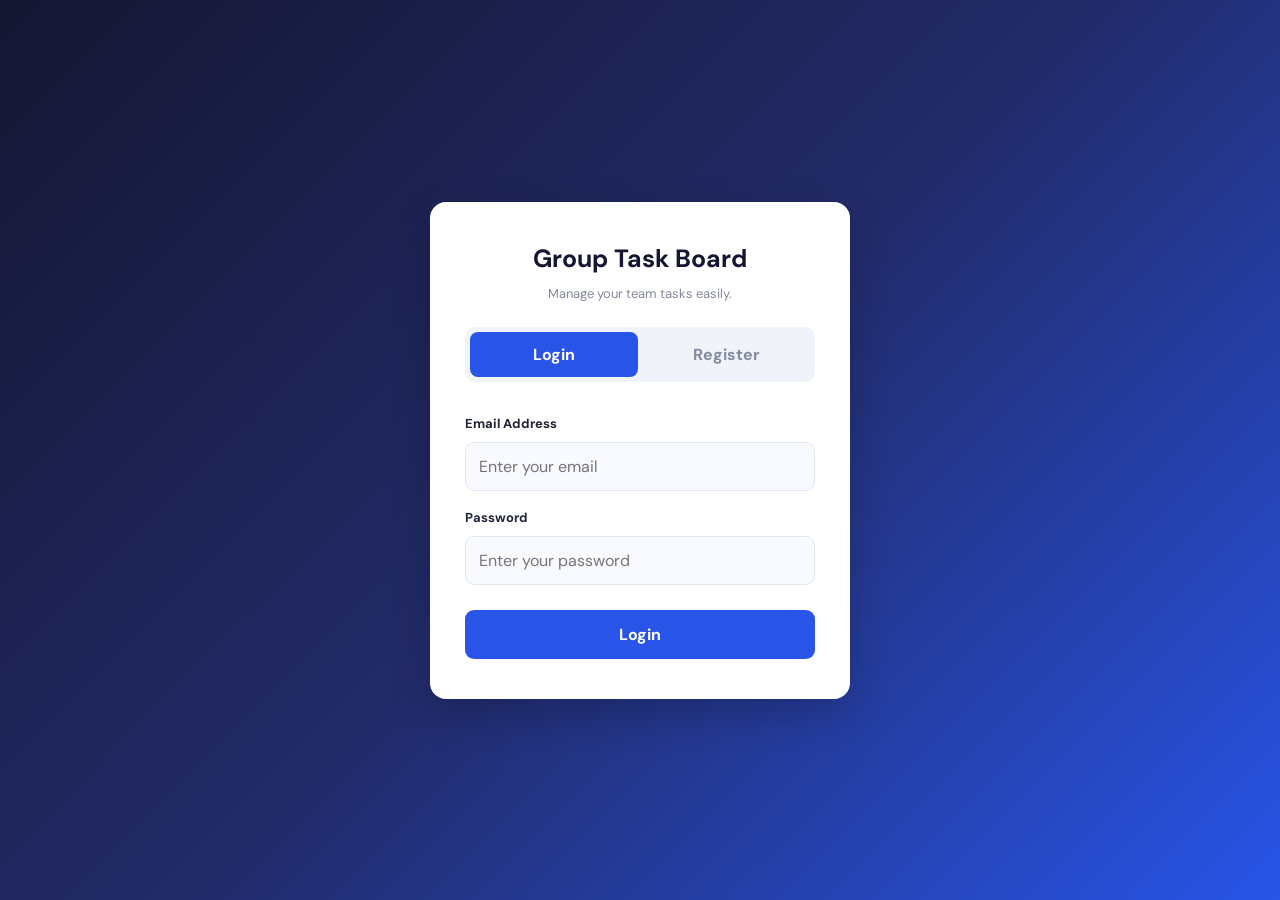
==== index.html @ 28ed2327 "Add files via upload" ====
<!DOCTYPE html>
<html lang="en">
<head>
    <meta charset="UTF-8">
    <meta name="viewport" content="width=device-width, initial-scale=1.0">

    <title>Group Task Board</title>
    <link rel="stylesheet" href="./style.css">
</head>
<body>

    <div class="auth-container">
        <div class="logo"></div>

        <h1>Group Task Board</h1>
        <p class="subtitle">Manage your team tasks easily.</p>

        <div class="tabs">
            <button id="login-tab" class="active" type="button">
                Login
            </button>
            <button id="register-tab" type="button">
                Register
            </button>
        </div>

        <form id="auth-form">
            <div id="name-field" style="display: none;">
                <label for="full-name">Full Name</label>
                <input
                    type="text"
                    id="full-name"
                    placeholder="Enter your full name"
                >
            </div>

            <label for="email">Email Address</label>
            <input
                type="email"
                id="email"
                placeholder="Enter your email"
                required
            >

            <label for="password">Password</label>
            <input
                type="password"
                id="password"
                placeholder="Enter your password"
                minlength="6"
                required
            >

            <button type="submit" id="submit-btn">
                Login
            </button>
        </form>

        <p id="message" role="status" aria-live="polite"></p>
    </div>

    <script type="module" src="./app.js"></script>
</body>
</html>
---- style.css ----
@import url('https://fonts.googleapis.com/css2?family=DM+Sans:wght@400;500;600;700;800&display=swap');

:root {
    --navy: #151632;
    --blue: #2854e8;
    --dark-blue: #1935a5;
    --bg: #f4f5f9;
    --text: #20243a;
    --muted: #858a9e;
    --border: #e1e6f1;
}

* {
    box-sizing: border-box;
}

body {
    margin: 0;
    background: var(--bg);
    color: var(--text);
    font-family: 'DM Sans', Arial, sans-serif;
}

button, input, select, textarea {
    font: inherit;
}

button {
    cursor: pointer;
}

button:disabled {
    opacity: 0.5;
    cursor: not-allowed;
}

[hidden] {
    display: none !important;
}

body:not(.dashboard-page) {
    display: flex;
    justify-content: center;
    align-items: center;
    min-height: 100vh;
    padding: 20px;
    background: linear-gradient(135deg, #151632, #222b69, #2854e8);
}

.auth-container {
    width: 100%;
    max-width: 420px;
    margin: auto;
    padding: 40px 35px;
    background: white;
    border-radius: 16px;
    box-shadow: 0 15px 40px #0003;
}

.logo::after {
    display: grid;
    place-items: center;
    width: 35px;
    height: 35px;
    border: 3px solid white;
    border-radius: 50%;
    color: white;
    font-size: 24px;
    font-weight: bold;
}

.auth-container h1 {
    margin: 0;
    color: var(--navy);
    font-size: 25px;
    text-align: center;
}

.subtitle {
    margin: 10px 0 25px;
    color: var(--muted);
    font-size: 13px;
    text-align: center;
}

.tabs {
    display: flex;
    gap: 5px;
    padding: 5px;
    background: #f0f3fa;
    border-radius: 10px;
}

.tabs button {
    flex: 1;
    padding: 12px;
    background: transparent;
    border: none;
    border-radius: 8px;
    color: var(--muted);
    font-weight: 700;
}

.tabs button.active {
    background: var(--blue);
    color: white;
}

#auth-form {
    display: flex;
    flex-direction: column;
    gap: 10px;
    margin-top: 25px;
}

#auth-form label {
    margin-top: 8px;
    font-size: 13px;
    font-weight: 700;
}

#auth-form input {
    width: 100%;
    padding: 13px;
    background: #f8faff;
    border: 1px solid var(--border);
    border-radius: 9px;
}

#auth-form input:focus {
    outline: 2px solid #b7c7ff;
    border-color: var(--blue);
}

#name-field input {
    margin-top: 8px;
}

#submit-btn {
    width: 100%;
    margin-top: 15px;
    padding: 14px;
    background: var(--blue);
    color: white;
    border: none;
    border-radius: 9px;
    font-weight: 700;
}

#submit-btn:hover {
    background: var(--dark-blue);
}

#message {
    margin: 15px 0 0;
    color: #dc3545;
    font-size: 12px;
    text-align: center;
}

#message:empty {
    display: none;
}

.app-shell {
    display: flex;
    min-height: 100vh;
}

.sidebar {
    position: sticky;
    top: 0;
    display: flex;
    flex-direction: column;
    width: 250px;
    height: 100vh;
    flex-shrink: 0;
    padding: 29px 19px;
    background: var(--navy);
    color: white;
}

.sidebar-brand {
    display: flex;
    align-items: center;
    gap: 12px;
    margin-bottom: 55px;
    padding: 0 8px;
}

.brand-icon {
    display: grid;
    place-items: center;
    width: 43px;
    height: 43px;
    background: var(--blue);
    border-radius: 12px;
    font-size: 23px;
    font-weight: 800;
}

.sidebar-brand strong {
    display: block;
    font-size: 17px;
}

.sidebar-brand span {
    color: #a4a9c8;
    font-size: 10px;
}

.sidebar-label {
    margin: 0 12px 14px;
    color: #a4a9c8;
    font-size: 10px;
    font-weight: 700;
    letter-spacing: 1px;
}

.sidebar-nav {
    display: flex;
    flex-direction: column;
    gap: 9px;
}

.nav-link,
.sidebar-nav #logout-btn {
    display: flex;
    align-items: center;
    gap: 14px;
    width: 100%;
    padding: 14px 16px;
    background: transparent;
    border: none;
    border-radius: 9px;
    color: #c1c5df;
    text-align: left;
    font-size: 13px;
    font-weight: 600;
}

.nav-link:hover {
    background: #202448;
    color: white;
}

.nav-link.active {
    background: #263577;
    color: #89a7ff;
}

.nav-icon {
    display: inline-flex;
    justify-content: center;
    width: 22px;
    font-size: 19px;
}

.sidebar-nav #logout-btn {
    margin-top: 12px;
    border-top: 1px solid #353853;
    color: #ffb4b4;
}

.sidebar-nav #logout-btn:hover {
    background: #3a2445;
    color: white;
}

.sidebar-bottom {
    margin-top: auto;
}

.sidebar-info {
    padding: 16px;
    background: #202244;
    border-radius: 12px;
}

.sidebar-info strong {
    display: block;
    font-size: 12px;
}

.sidebar-info span {
    display: block;
    margin-top: 6px;
    color: #a6abc9;
    font-size: 11px;
}

.main-area {
    flex: 1;
    min-width: 0;
}

.topbar {
    display: flex;
    justify-content: space-between;
    align-items: center;
    gap: 20px;
    min-height: 96px;
    padding: 20px 38px;
    background: white;
    border-bottom: 1px solid var(--border);
}

.topbar-eyebrow {
    color: var(--blue);
    font-size: 10px;
    font-weight: 800;
}

.topbar-title h1 {
    margin: 5px 0 0;
    font-size: 24px;
}

.topbar-account {
    display: flex;
    align-items: center;
    gap: 12px;
}

.account-avatar {
    display: grid;
    place-items: center;
    width: 42px;
    height: 42px;
    background: #e7edff;
    color: var(--blue);
    border-radius: 50%;
    font-weight: 800;
}

.account-info strong {
    display: block;
    font-size: 12px;
}

#user-email {
    display: block;
    max-width: 240px;
    overflow: hidden;
    text-overflow: ellipsis;
    white-space: nowrap;
    color: var(--muted);
    font-size: 11px;
}

.main-content {
    max-width: 1500px;
    margin: auto;
    padding: 34px 38px 65px;
}

.app-page[hidden] {
    display: none !important;
}

.section-heading,
.page-heading {
    margin: 30px 0 20px;
}

.page-heading {
    margin-top: 0;
}

.section-heading h2,
.page-heading h2 {
    margin: 0 0 5px;
    font-size: 21px;
}

.section-heading p,
.page-heading p,
.section-description {
    margin: 0 0 15px;
    color: var(--muted);
    font-size: 13px;
}

.welcome-banner {
    display: flex;
    justify-content: space-between;
    align-items: center;
    min-height: 180px;
    padding: 35px;
    background: linear-gradient(115deg, #1a237c, #3455e6);
    color: white;
    border-radius: 16px;
}

.welcome-label {
    color: #aebeff;
    font-size: 10px;
    font-weight: 800;
}

.welcome-banner h2 {
    margin: 12px 0;
    font-size: 26px;
}

.welcome-banner p {
    margin: 0;
    color: #d8e1ff;
    font-size: 13px;
}

.welcome-decoration {
    display: grid;
    place-items: center;
    width: 105px;
    height: 105px;
    flex-shrink: 0;
    border: 2px solid #ffffff50;
    border-radius: 50%;
    font-size: 55px;
    transform: rotate(-12deg);
}

.dashboard-cards {
    display: grid;
    grid-template-columns: repeat(3, 1fr);
    gap: 19px;
}

.dashboard-card,
.overview-panel,
.group-section {
    min-width: 0;
    padding: 25px;
    background: white;
    border: 1px solid var(--border);
    border-radius: 15px;
    box-shadow: 0 5px 20px #00000008;
}

.stat-top {
    display: flex;
    justify-content: space-between;
    align-items: center;
}

.stat-icon,
.quick-icon {
    display: grid;
    place-items: center;
    width: 41px;
    height: 41px;
    background: #edf2ff;
    color: var(--blue);
    border-radius: 10px;
    font-size: 22px;
}

.stat-tag {
    padding: 6px 10px;
    background: #f2f5fc;
    color: var(--muted);
    border-radius: 20px;
    font-size: 10px;
}

.dashboard-card > p {
    margin: 23px 0 4px;
    color: #1c2b87;
    font-size: 39px;
    font-weight: 800;
}

.dashboard-card h3 {
    margin: 0;
    font-size: 14px;
}

.stat-description {
    color: var(--muted);
    font-size: 11px;
}

.pending-card .stat-icon {
    background: #fff4e4;
    color: #d48b16;
}

.completed-card .stat-icon {
    background: #e5f8eb;
    color: #16a34a;
}

.dashboard-bottom-grid {
    display: grid;
    grid-template-columns: repeat(2, 1fr);
    gap: 20px;
    margin-top: 25px;
}

.panel-heading h3 {
    margin: 0;
    font-size: 16px;
}

.panel-heading p {
    color: var(--muted);
    font-size: 12px;
}

.quick-actions,
.status-guide {
    display: flex;
    flex-direction: column;
    gap: 11px;
}

.quick-action {
    display: flex;
    align-items: center;
    gap: 13px;
    width: 100%;
    padding: 15px;
    background: #f8faff;
    border: 1px solid var(--border);
    border-radius: 11px;
    text-align: left;
}

.quick-action:hover {
    background: #eef3ff;
}

.quick-action > span:nth-child(2) {
    flex: 1;
}

.quick-action strong,
.quick-action small {
    display: block;
}

.quick-action strong {
    font-size: 12px;
}

.quick-action small {
    color: var(--muted);
    font-size: 11px;
}

.action-arrow {
    color: #8795c6;
    font-size: 24px;
}

.status-guide > div {
    display: grid;
    grid-template-columns: 12px 1fr;
    align-items: center;
    gap: 4px 12px;
    padding: 14px;
    background: #f8faff;
    border: 1px solid var(--border);
    border-radius: 10px;
}

.status-dot {
    width: 10px;
    height: 10px;
    grid-row: span 2;
    border-radius: 50%;
}

.dot-pending {
    background: #e69b20;
}

.dot-progress {
    background: var(--blue);
}

.dot-completed {
    background: #16a34a;
}

.status-guide strong {
    font-size: 12px;
}

.status-guide small {
    color: var(--muted);
    font-size: 11px;
}

.workspace-grid {
    display: grid;
    grid-template-columns: 1fr 1.2fr;
    align-items: start;
    gap: 22px;
}

.group-section h2 {
    margin: 0 0 7px;
    font-size: 17px;
}

.group-section form {
    display: flex;
    flex-direction: column;
}

.group-section label,
.task-edit-form label {
    margin: 15px 0 7px;
    font-size: 12px;
    font-weight: 700;
}

.group-section input,
.group-section select,
.group-section textarea,
.task-edit-form input,
.task-edit-form select,
.task-edit-form textarea,
.task-filters select,
.task-status-select {
    width: 100%;
    min-width: 0;
    padding: 12px;
    background: #fbfcff;
    color: var(--text);
    border: 1px solid var(--border);
    border-radius: 9px;
    font-size: 13px;
}

.group-section textarea {
    min-height: 105px;
    resize: vertical;
}

.group-section form button[type="submit"] {
    align-self: flex-start;
    margin-top: 23px;
    padding: 12px 23px;
    background: var(--blue);
    color: white;
    border: none;
    border-radius: 9px;
    font-weight: 700;
}

.group-section form button[type="submit"]:hover {
    background: var(--dark-blue);
}

#group-message,
#member-message,
#task-message {
    margin-top: 15px;
    font-size: 12px;
    overflow-wrap: anywhere;
}

#groups-list {
    display: grid;
    gap: 14px;
}

.group-card,
.task-card {
    min-width: 0;
    padding: 20px;
    background: #f8faff;
    border: 1px solid var(--border);
    border-radius: 12px;
}

.group-card h3,
.task-card h3 {
    margin: 0 0 10px;
    color: #223c9e;
    font-size: 15px;
}

.group-card p,
.task-card p {
    margin: 8px 0;
    color: #656d86;
    font-size: 12px;
    overflow-wrap: anywhere;
}

.group-card h4 {
    margin: 19px 0 10px;
    font-size: 13px;
}

.members-list {
    display: flex;
    flex-direction: column;
    gap: 8px;
}

.member-row {
    display: flex;
    justify-content: space-between;
    align-items: center;
    gap: 10px;
    padding: 11px;
    background: white;
    border: 1px solid var(--border);
    border-radius: 9px;
    font-size: 12px;
}

.member-role {
    padding: 5px 10px;
    background: #e7edff;
    color: var(--dark-blue);
    border-radius: 20px;
    font-size: 10px;
    font-weight: 700;
}

.leader-only-notice {
    padding: 24px;
    background: #f0f3ff;
    border: 1px solid #dce5ff;
    border-radius: 12px;
    color: #475a9e;
    font-size: 13px;
}

.task-filters {
    display: grid;
    grid-template-columns: repeat(2, 1fr);
    gap: 13px;
    margin-bottom: 23px;
}

#tasks-list {
    display: grid;
    grid-template-columns: repeat(2, minmax(0, 1fr));
    gap: 16px;
    min-height: 80px;
}

.task-badges,
.task-actions {
    display: flex;
    flex-wrap: wrap;
    gap: 9px;
    margin-top: 15px;
}

.task-status,
.task-priority,
.deadline-badge {
    display: inline-block;
    padding: 5px 11px;
    border-radius: 20px;
    font-size: 10px;
    font-weight: 700;
    text-transform: capitalize;
}

.status-todo,
.deadline-none {
    background: #e2e8f0;
    color: #475569;
}

.status-in_progress,
.deadline-upcoming {
    background: #dbeafe;
    color: #1d4ed8;
}

.status-done,
.priority-low,
.deadline-completed {
    background: #dcfce7;
    color: #166534;
}

.priority-medium,
.deadline-today {
    background: #fef3c7;
    color: #92400e;
}

.priority-high,
.deadline-overdue {
    background: #fee2e2;
    color: #b91c1c;
}

.task-status-select {
    margin-top: 10px;
    background: white;
}

.task-actions button,
.task-edit-form button {
    padding: 10px 15px;
    border: none;
    border-radius: 8px;
    font-size: 11px;
    font-weight: 700;
}

.task-edit-btn,
.task-save-btn {
    background: #e1eaff;
    color: #2143b6;
}

.task-delete-btn {
    background: #fee2e2;
    color: #b91c1c;
}

.task-cancel-btn {
    background: #e2e8f0;
    color: #475569;
}

.task-edit-form {
    display: flex;
    flex-direction: column;
    gap: 9px;
    margin-top: 20px;
    padding: 17px;
    background: #f1f5ff;
    border: 1px solid var(--border);
    border-radius: 11px;
}

.task-edit-form button {
    align-self: flex-start;
}

@media (max-width: 1100px) {
    .sidebar {
        width: 215px;
    }

    .workspace-grid {
        grid-template-columns: 1fr;
    }
}

@media (max-width: 850px) {
    .dashboard-bottom-grid,
    #tasks-list {
        grid-template-columns: 1fr;
    }

    .main-content {
        padding: 25px;
    }
}

@media (max-width: 650px) {
    .app-shell {
        flex-direction: column;
    }

    .sidebar {
        position: relative;
        width: 100%;
        height: auto;
        padding: 18px;
    }

    .sidebar-brand {
        margin-bottom: 20px;
    }

    .sidebar-label,
    .sidebar-info,
    .account-info,
    .welcome-decoration {
        display: none;
    }

    .sidebar-nav {
        flex-direction: row;
        overflow-x: auto;
    }

    .nav-link,
    .sidebar-nav #logout-btn {
        width: auto;
        flex-shrink: 0;
        padding: 11px 13px;
        white-space: nowrap;
    }

    .sidebar-nav #logout-btn {
        margin-top: 0;
    }

    .topbar {
        min-height: 80px;
        padding: 16px;
    }

    .topbar-title h1 {
        font-size: 19px;
    }

    .main-content {
        padding: 18px 14px 40px;
    }

    .welcome-banner {
        padding: 25px;
    }

    .welcome-banner h2 {
        font-size: 21px;
    }

    .dashboard-cards,
    .dashboard-bottom-grid,
    .task-filters {
        grid-template-columns: 1fr;
    }

    .dashboard-card,
    .overview-panel,
    .group-section {
        padding: 20px;
    }

    .auth-container {
        padding: 30px 23px;
    }
}
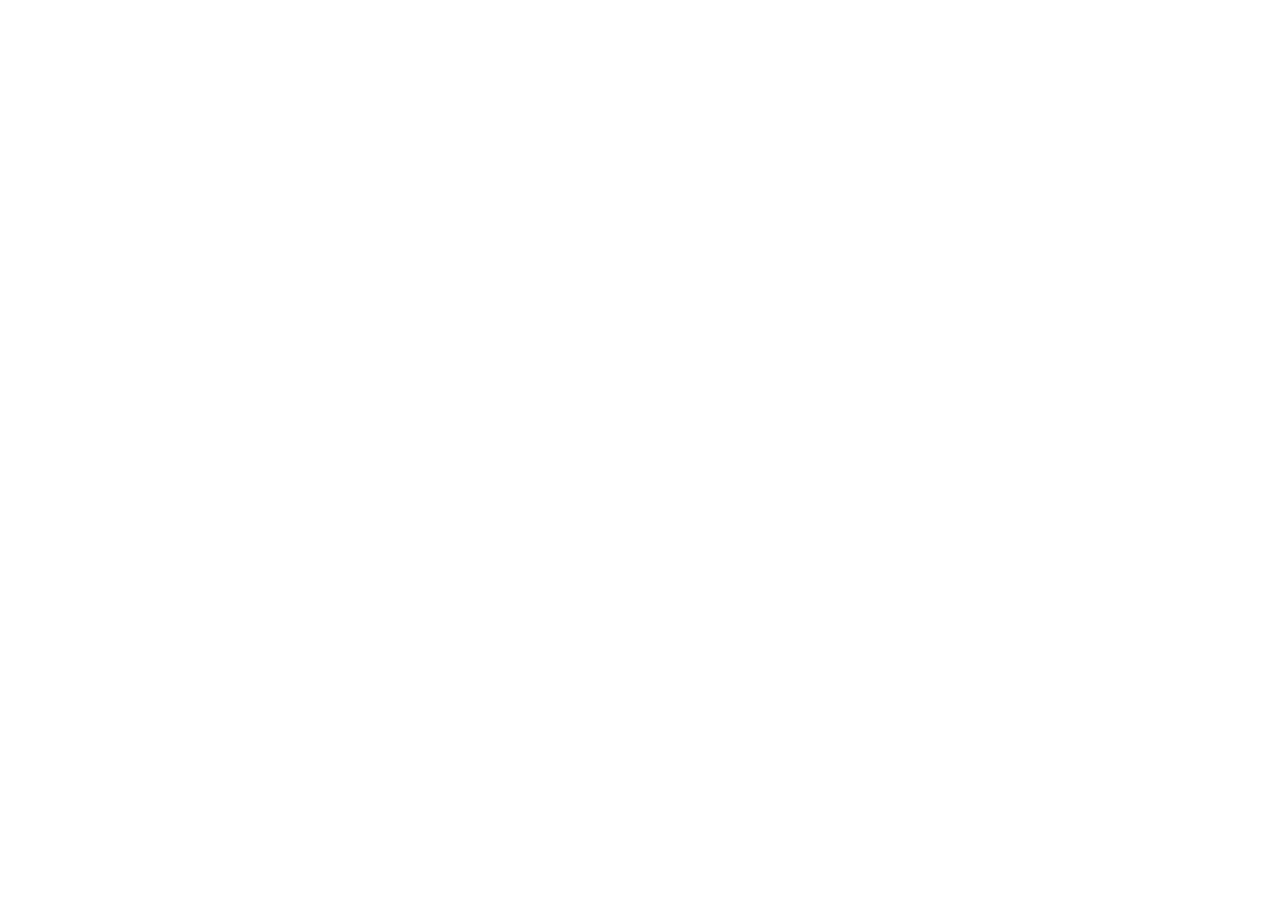
==== commit 84a0bffd: "Update Thesis Group Task Board" ====
--- a/index.html
+++ b/index.html
@@ -1,65 +1,58 @@
-
-<!DOCTYPE html>
-<html lang="en">
-<head>
-    <meta charset="UTF-8">
-    <meta name="viewport" content="width=device-width, initial-scale=1.0">
-
-    <title>Group Task Board</title>
-    <link rel="stylesheet" href="./style.css">
-</head>
-<body>
-
-    <div class="auth-container">
-        <div class="logo"></div>
-
-        <h1>Group Task Board</h1>
-        <p class="subtitle">Manage your team tasks easily.</p>
-
-        <div class="tabs">
-            <button id="login-tab" class="active" type="button">
-                Login
-            </button>
-            <button id="register-tab" type="button">
-                Register
-            </button>
-        </div>
-
-        <form id="auth-form">
-            <div id="name-field" style="display: none;">
-                <label for="full-name">Full Name</label>
-                <input
-                    type="text"
-                    id="full-name"
-                    placeholder="Enter your full name"
-                >
-            </div>
-
-            <label for="email">Email Address</label>
-            <input
-                type="email"
-                id="email"
-                placeholder="Enter your email"
-                required
-            >
-
-            <label for="password">Password</label>
-            <input
-                type="password"
-                id="password"
-                placeholder="Enter your password"
-                minlength="6"
-                required
-            >
-
-            <button type="submit" id="submit-btn">
-                Login
-            </button>
-        </form>
-
-        <p id="message" role="status" aria-live="polite"></p>
-    </div>
-
-    <script type="module" src="./app.js"></script>
-</body>
-</html>
+<!DOCTYPE html>
+<html>
+<head>
+  <!--
+    If you are serving your web app in a path other than the root, change the
+    href value below to reflect the base path you are serving from.
+
+    The path provided below has to start and end with a slash "/" in order for
+    it to work correctly.
+
+    For more details:
+    * https://developer.mozilla.org/en-US/docs/Web/HTML/Element/base
+
+    This is a placeholder for base href that will be replaced by the value of
+    the `--base-href` argument provided to `flutter build`.
+  -->
+  <base href="/">
+
+  <meta charset="UTF-8">
+  <meta content="IE=Edge" http-equiv="X-UA-Compatible">
+  <meta name="description" content="A new Flutter project.">
+
+  <!--
+    Uncomment the tag below to lay the app out underneath the parts of the
+    screen that the device obstructs, such as a display cutout, the rounded
+    corners of the screen, or a home indicator.
+
+    Without it, the browser keeps the app clear of them, and `SafeArea` and
+    `MediaQuery.paddingOf` report no padding. With it, the app covers the whole
+    screen, and it is up to the app to keep its own content out of the way,
+    which is what `SafeArea` is for.
+  -->
+  <!-- <meta name="viewport" content="width=device-width, initial-scale=1.0, viewport-fit=cover"> -->
+
+  <!-- iOS meta tags & icons -->
+  <meta name="mobile-web-app-capable" content="yes">
+  <meta name="apple-mobile-web-app-status-bar-style" content="black">
+  <meta name="apple-mobile-web-app-title" content="thesis_task_board">
+  <link rel="apple-touch-icon" href="icons/Icon-192.png">
+
+  <!-- Favicon -->
+  <link rel="icon" type="image/png" href="favicon.png"/>
+
+  <title>thesis_task_board</title>
+  <link rel="manifest" href="manifest.json">
+</head>
+<body>
+  <!--
+    You can customize the "flutter_bootstrap.js" script.
+    This is useful to provide a custom configuration to the Flutter loader
+    or to give the user feedback during the initialization process.
+
+    For more details:
+    * https://docs.flutter.dev/platform-integration/web/initialization
+  -->
+  <script src="flutter_bootstrap.js" async></script>
+</body>
+</html>
